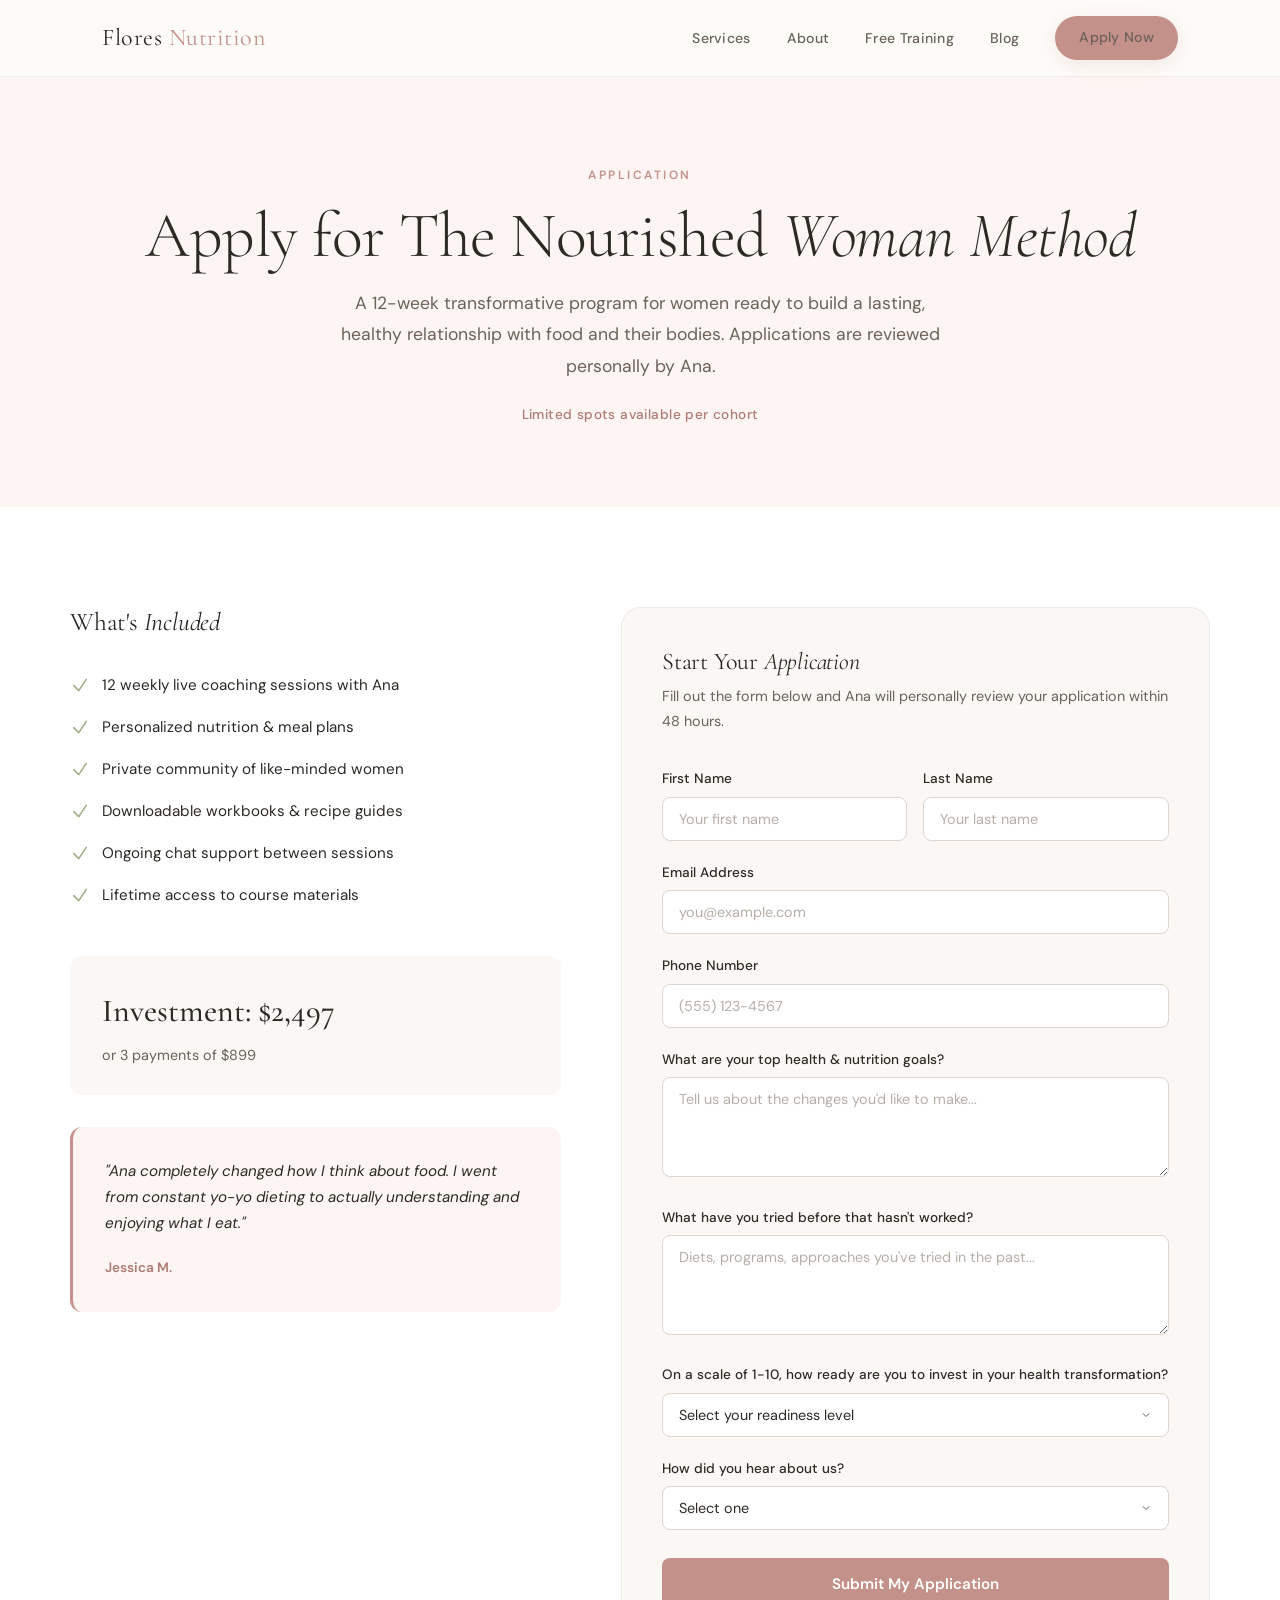
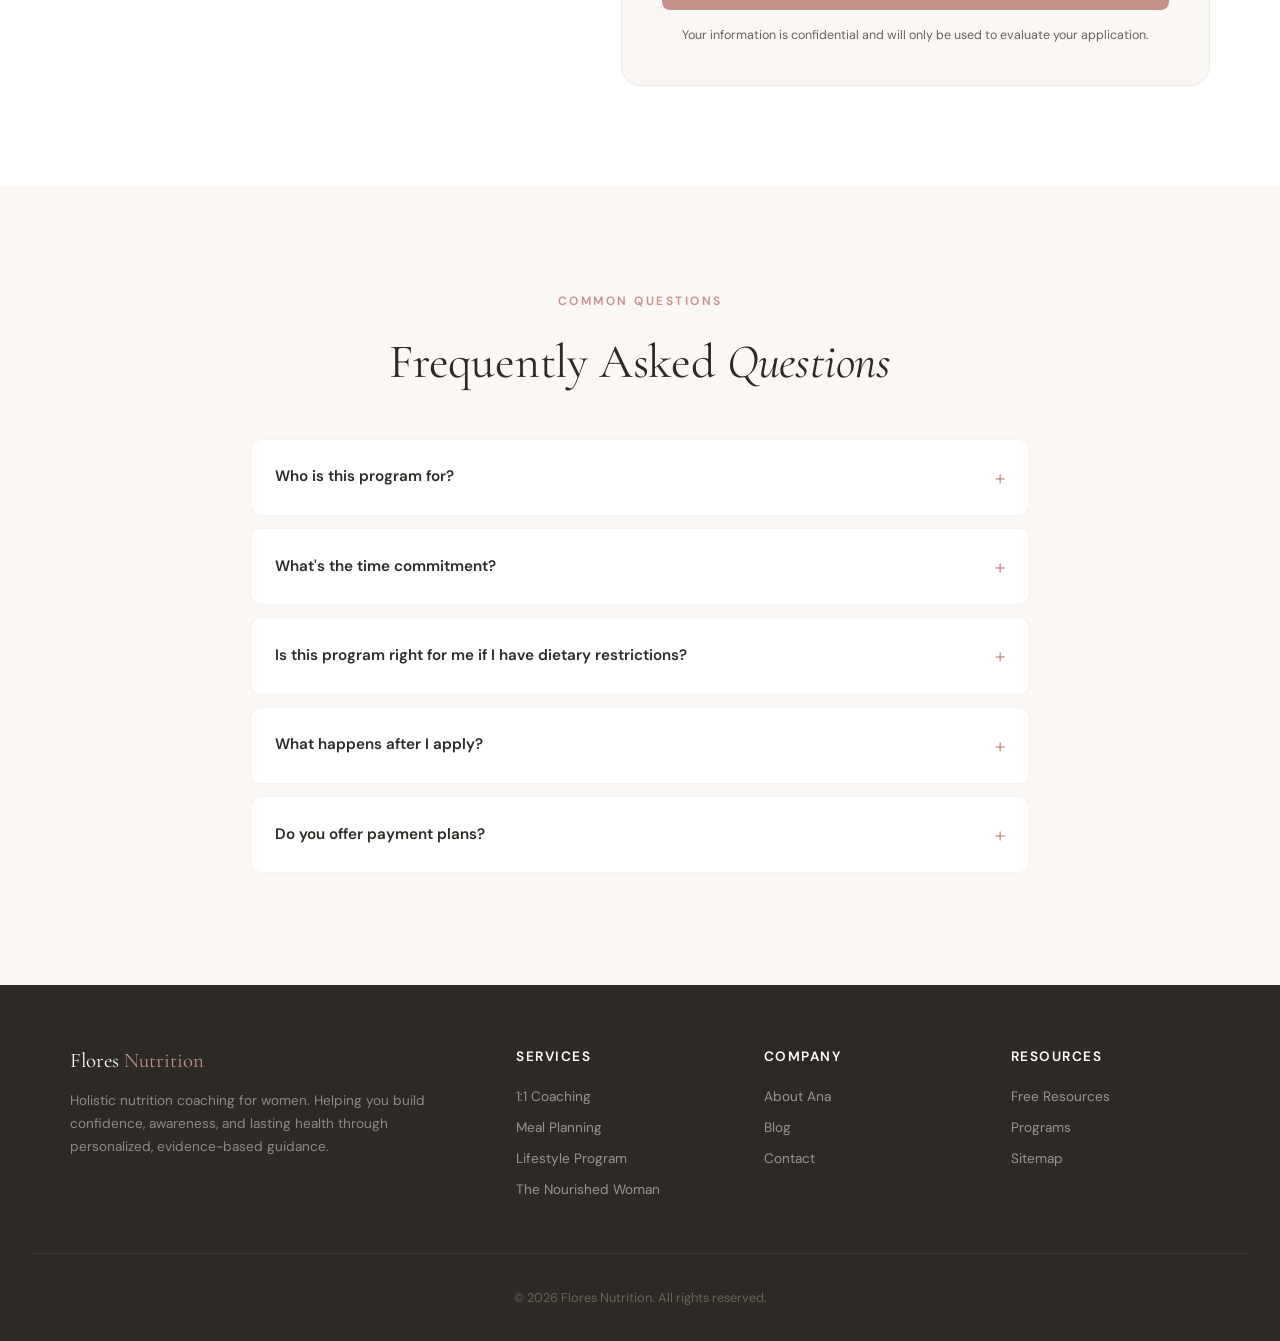
==== apply/index.html @ b2380b6c "Add sales funnel infrastructure: webinar, lead magnet, and application pages - New webinar registrat" ====
<!DOCTYPE html>
<html lang="en">
<head>
    <meta charset="UTF-8">
    <meta name="viewport" content="width=device-width, initial-scale=1.0, viewport-fit=cover">
    <title>Apply — The Nourished Woman Method | Flores Nutrition</title>
    <meta name="description" content="Apply for The Nourished Woman Method, Ana Flores' 12-week holistic nutrition transformation program for women. Limited spots per cohort.">

    <meta property="og:title" content="Apply — The Nourished Woman Method | Flores Nutrition">
    <meta property="og:description" content="Apply for The Nourished Woman Method, a 12-week holistic nutrition transformation program for women.">
    <meta property="og:type" content="website">

    <link rel="preconnect" href="https://fonts.googleapis.com">
    <link rel="preconnect" href="https://fonts.gstatic.com" crossorigin>
    <link href="https://fonts.googleapis.com/css2?family=Cormorant+Garamond:ital,wght@0,300;0,400;0,500;0,600;1,300;1,400&family=DM+Sans:ital,wght@0,400;0,500;0,600;0,700;1,400&display=swap" rel="stylesheet">
    <link rel="stylesheet" href="../css/styles.css">

    <style>
        /* Page Hero */
        .page-hero {
            padding: 160px 2rem 80px;
            background: var(--blush-bg);
            text-align: center;
        }

        .page-hero .section-label { margin-bottom: 1rem; }
        .page-hero h1 { margin-bottom: 1rem; }
        .page-hero p {
            max-width: 600px;
            margin: 0 auto;
            font-size: 1.1rem;
        }

        .page-hero .hero-note {
            display: inline-block;
            margin-top: 1.25rem;
            font-size: 0.85rem;
            color: var(--primary-dark);
            font-weight: 500;
            letter-spacing: 0.03em;
        }

        /* Application Section */
        .apply-section {
            background: white;
            padding: 100px 2rem;
        }

        .apply-grid {
            display: grid;
            grid-template-columns: 1fr 1.2fr;
            gap: 60px;
            align-items: start;
            max-width: 1140px;
            margin: 0 auto;
        }

        /* Left Column — Program Overview */
        .program-overview h2 {
            font-family: var(--font-display);
            font-size: 1.6rem;
            font-weight: 400;
            margin-bottom: 1.75rem;
            color: var(--text);
        }

        .feature-list {
            list-style: none;
            padding: 0;
            margin: 0 0 2.5rem 0;
        }

        .feature-list li {
            display: flex;
            align-items: flex-start;
            gap: 0.75rem;
            padding: 0.6rem 0;
            font-size: 0.95rem;
            color: var(--text);
            line-height: 1.5;
        }

        .feature-list li svg {
            width: 20px;
            height: 20px;
            flex-shrink: 0;
            color: var(--sage);
            margin-top: 1px;
        }

        .investment-block {
            background: var(--cream);
            border-radius: var(--radius-lg);
            padding: 1.75rem 2rem;
            margin-bottom: 2rem;
        }

        .investment-block .price {
            font-family: var(--font-display);
            font-size: 2rem;
            font-weight: 500;
            color: var(--text);
            margin-bottom: 0.25rem;
        }

        .investment-block .price-alt {
            font-size: 0.9rem;
            color: var(--text-muted);
        }

        .testimonial-card {
            background: var(--blush-bg);
            border-radius: var(--radius-lg);
            padding: 2rem;
            border-left: 3px solid var(--primary);
        }

        .testimonial-card blockquote {
            font-style: italic;
            font-size: 0.95rem;
            line-height: 1.7;
            color: var(--text);
            margin: 0 0 1rem 0;
        }

        .testimonial-card cite {
            font-style: normal;
            font-size: 0.85rem;
            font-weight: 600;
            color: var(--primary-dark);
        }

        /* Right Column — Application Form */
        .application-form-wrapper {
            background: var(--cream);
            border-radius: var(--radius-xl);
            padding: 2.5rem;
            border: 1px solid var(--border);
        }

        .application-form-wrapper h2 {
            font-family: var(--font-display);
            font-size: 1.5rem;
            font-weight: 400;
            margin-bottom: 0.5rem;
            color: var(--text);
        }

        .application-form-wrapper .form-intro {
            font-size: 0.9rem;
            color: var(--text-muted);
            margin-bottom: 2rem;
        }

        .form-group {
            margin-bottom: 1.25rem;
        }

        .form-row {
            display: grid;
            grid-template-columns: 1fr 1fr;
            gap: 1rem;
        }

        .form-group label {
            display: block;
            font-size: 0.85rem;
            font-weight: 500;
            color: var(--text);
            margin-bottom: 0.4rem;
        }

        .form-group input,
        .form-group select,
        .form-group textarea {
            width: 100%;
            padding: 0.75rem 1rem;
            font-family: var(--font-body);
            font-size: 0.9rem;
            color: var(--text);
            background: white;
            border: 1px solid #DDD5CF;
            border-radius: 8px;
            outline: none;
            transition: border-color 0.2s ease, box-shadow 0.2s ease;
            -webkit-appearance: none;
            appearance: none;
            box-sizing: border-box;
        }

        .form-group select {
            background-image: url("data:image/svg+xml,%3Csvg xmlns='http://www.w3.org/2000/svg' width='12' height='12' viewBox='0 0 24 24' fill='none' stroke='%236B6259' stroke-width='2' stroke-linecap='round' stroke-linejoin='round'%3E%3Cpath d='m6 9 6 6 6-6'/%3E%3C/svg%3E");
            background-repeat: no-repeat;
            background-position: right 1rem center;
            padding-right: 2.5rem;
        }

        .form-group textarea {
            min-height: 100px;
            resize: vertical;
        }

        .form-group input:focus,
        .form-group select:focus,
        .form-group textarea:focus {
            border-color: var(--primary);
            box-shadow: 0 0 0 3px rgba(196, 144, 138, 0.15);
        }

        .form-group input::placeholder,
        .form-group textarea::placeholder {
            color: #B5AFA8;
        }

        .form-submit-btn {
            width: 100%;
            padding: 1rem 2rem;
            font-family: var(--font-body);
            font-size: 0.95rem;
            font-weight: 600;
            color: white;
            background: var(--primary);
            border: none;
            border-radius: 8px;
            cursor: pointer;
            transition: background-color 0.3s ease, transform 0.15s ease;
            margin-top: 0.5rem;
        }

        .form-submit-btn:hover {
            background: var(--primary-dark);
            transform: translateY(-1px);
        }

        .form-privacy {
            font-size: 0.78rem;
            color: var(--text-muted);
            text-align: center;
            margin-top: 1rem;
            line-height: 1.5;
        }

        /* FAQ Section */
        .faq-section {
            background: var(--cream);
            padding: 100px 2rem;
        }

        .faq-section .section-header {
            text-align: center;
            margin-bottom: 3rem;
        }

        .faq-list {
            max-width: 780px;
            margin: 0 auto;
        }

        .faq-list details {
            background: white;
            border: 1px solid var(--border);
            border-radius: var(--radius-lg);
            margin-bottom: 0.75rem;
            overflow: hidden;
            transition: box-shadow 0.2s ease;
        }

        .faq-list details:hover {
            box-shadow: 0 2px 12px rgba(0, 0, 0, 0.04);
        }

        .faq-list details[open] {
            box-shadow: 0 2px 16px rgba(0, 0, 0, 0.06);
        }

        .faq-list details summary {
            padding: 1.25rem 1.5rem;
            font-family: var(--font-body);
            font-size: 0.95rem;
            font-weight: 600;
            color: var(--text);
            cursor: pointer;
            list-style: none;
            display: flex;
            align-items: center;
            justify-content: space-between;
            gap: 1rem;
            user-select: none;
        }

        .faq-list details summary::-webkit-details-marker {
            display: none;
        }

        .faq-list details summary::after {
            content: '+';
            font-size: 1.3rem;
            font-weight: 300;
            color: var(--primary);
            flex-shrink: 0;
            transition: transform 0.2s ease;
        }

        .faq-list details[open] summary::after {
            content: '\2212';
        }

        .faq-list details .faq-answer {
            padding: 0 1.5rem 1.25rem;
            font-size: 0.9rem;
            line-height: 1.7;
            color: var(--text-muted);
        }

        /* Responsive */
        @media (max-width: 968px) {
            .apply-grid {
                grid-template-columns: 1fr;
                gap: 3rem;
            }

            .program-overview {
                order: 2;
            }

            .application-form-wrapper {
                order: 1;
            }

            .page-hero {
                padding: 140px 1.5rem 60px;
            }

            .page-hero h1 {
                font-size: 2rem;
            }

            .apply-section {
                padding: 60px 1.5rem;
            }

            .faq-section {
                padding: 60px 1.5rem;
            }
        }

        @media (max-width: 480px) {
            .page-hero {
                padding: 130px 1rem 50px;
            }

            .page-hero h1 {
                font-size: 1.65rem;
            }

            .page-hero p {
                font-size: 1rem;
            }

            .apply-section {
                padding: 40px 1rem;
            }

            .application-form-wrapper {
                padding: 1.5rem;
            }

            .form-row {
                grid-template-columns: 1fr;
            }

            .investment-block {
                padding: 1.25rem 1.5rem;
            }

            .testimonial-card {
                padding: 1.5rem;
            }

            .faq-section {
                padding: 40px 1rem;
            }

            .faq-list details summary {
                padding: 1rem 1.25rem;
                font-size: 0.9rem;
            }

            .faq-list details .faq-answer {
                padding: 0 1.25rem 1rem;
            }
        }
    </style>
</head>
<body>

    <!-- Header -->
    <header class="header">
        <div class="container">
            <a href="../index.html" class="logo">Flores <span>Nutrition</span></a>
            <button class="menu-toggle" aria-label="Toggle navigation" aria-expanded="false">
                <span></span><span></span><span></span>
            </button>
            <nav>
                <ul class="nav-links">
                    <li><a href="../services/">Services</a></li>
                    <li><a href="../about.html">About</a></li>
                    <li><a href="../webinar/">Free Training</a></li>
                    <li><a href="../blog/">Blog</a></li>
                    <li><a href="../apply/" class="btn btn-primary btn-sm">Apply Now</a></li>
                </ul>
            </nav>
        </div>
    </header>

    <!-- Hero -->
    <section class="page-hero">
        <span class="section-label">Application</span>
        <h1>Apply for The Nourished <em>Woman Method</em></h1>
        <p>A 12-week transformative program for women ready to build a lasting, healthy relationship with food and their bodies. Applications are reviewed personally by Ana.</p>
        <span class="hero-note">Limited spots available per cohort</span>
    </section>

    <!-- Application Section -->
    <section class="apply-section">
        <div class="apply-grid">

            <!-- Left Column — Program Overview -->
            <div class="program-overview">
                <h2>What's <em>Included</em></h2>

                <ul class="feature-list">
                    <li>
                        <svg xmlns="http://www.w3.org/2000/svg" fill="none" viewBox="0 0 24 24" stroke-width="2" stroke="currentColor"><path stroke-linecap="round" stroke-linejoin="round" d="m4.5 12.75 6 6 9-13.5"/></svg>
                        12 weekly live coaching sessions with Ana
                    </li>
                    <li>
                        <svg xmlns="http://www.w3.org/2000/svg" fill="none" viewBox="0 0 24 24" stroke-width="2" stroke="currentColor"><path stroke-linecap="round" stroke-linejoin="round" d="m4.5 12.75 6 6 9-13.5"/></svg>
                        Personalized nutrition & meal plans
                    </li>
                    <li>
                        <svg xmlns="http://www.w3.org/2000/svg" fill="none" viewBox="0 0 24 24" stroke-width="2" stroke="currentColor"><path stroke-linecap="round" stroke-linejoin="round" d="m4.5 12.75 6 6 9-13.5"/></svg>
                        Private community of like-minded women
                    </li>
                    <li>
                        <svg xmlns="http://www.w3.org/2000/svg" fill="none" viewBox="0 0 24 24" stroke-width="2" stroke="currentColor"><path stroke-linecap="round" stroke-linejoin="round" d="m4.5 12.75 6 6 9-13.5"/></svg>
                        Downloadable workbooks & recipe guides
                    </li>
                    <li>
                        <svg xmlns="http://www.w3.org/2000/svg" fill="none" viewBox="0 0 24 24" stroke-width="2" stroke="currentColor"><path stroke-linecap="round" stroke-linejoin="round" d="m4.5 12.75 6 6 9-13.5"/></svg>
                        Ongoing chat support between sessions
                    </li>
                    <li>
                        <svg xmlns="http://www.w3.org/2000/svg" fill="none" viewBox="0 0 24 24" stroke-width="2" stroke="currentColor"><path stroke-linecap="round" stroke-linejoin="round" d="m4.5 12.75 6 6 9-13.5"/></svg>
                        Lifetime access to course materials
                    </li>
                </ul>

                <div class="investment-block">
                    <div class="price">Investment: $2,497</div>
                    <div class="price-alt">or 3 payments of $899</div>
                </div>

                <div class="testimonial-card">
                    <blockquote>"Ana completely changed how I think about food. I went from constant yo-yo dieting to actually understanding and enjoying what I eat."</blockquote>
                    <cite>Jessica M.</cite>
                </div>
            </div>

            <!-- Right Column — Application Form -->
            <div class="application-form-wrapper">
                <h2>Start Your <em>Application</em></h2>
                <p class="form-intro">Fill out the form below and Ana will personally review your application within 48 hours.</p>

                <form action="#" method="POST">
                    <div class="form-row">
                        <div class="form-group">
                            <label for="first-name">First Name</label>
                            <input type="text" id="first-name" name="first_name" placeholder="Your first name" required>
                        </div>
                        <div class="form-group">
                            <label for="last-name">Last Name</label>
                            <input type="text" id="last-name" name="last_name" placeholder="Your last name" required>
                        </div>
                    </div>

                    <div class="form-group">
                        <label for="email">Email Address</label>
                        <input type="email" id="email" name="email" placeholder="you@example.com" required>
                    </div>

                    <div class="form-group">
                        <label for="phone">Phone Number</label>
                        <input type="tel" id="phone" name="phone" placeholder="(555) 123-4567" required>
                    </div>

                    <div class="form-group">
                        <label for="goals">What are your top health & nutrition goals?</label>
                        <textarea id="goals" name="goals" placeholder="Tell us about the changes you'd like to make..." required></textarea>
                    </div>

                    <div class="form-group">
                        <label for="tried-before">What have you tried before that hasn't worked?</label>
                        <textarea id="tried-before" name="tried_before" placeholder="Diets, programs, approaches you've tried in the past..." required></textarea>
                    </div>

                    <div class="form-group">
                        <label for="readiness">On a scale of 1-10, how ready are you to invest in your health transformation?</label>
                        <select id="readiness" name="readiness" required>
                            <option value="" disabled selected>Select your readiness level</option>
                            <option value="1">1 — Just exploring</option>
                            <option value="2">2</option>
                            <option value="3">3</option>
                            <option value="4">4</option>
                            <option value="5">5 — Somewhat ready</option>
                            <option value="6">6</option>
                            <option value="7">7</option>
                            <option value="8">8</option>
                            <option value="9">9</option>
                            <option value="10">10 — Fully committed</option>
                        </select>
                    </div>

                    <div class="form-group">
                        <label for="referral">How did you hear about us?</label>
                        <select id="referral" name="referral" required>
                            <option value="" disabled selected>Select one</option>
                            <option value="instagram">Instagram</option>
                            <option value="friend">Friend / Referral</option>
                            <option value="google">Google</option>
                            <option value="webinar">Webinar</option>
                            <option value="blog">Blog</option>
                            <option value="other">Other</option>
                        </select>
                    </div>

                    <button type="submit" class="form-submit-btn">Submit My Application</button>

                    <p class="form-privacy">Your information is confidential and will only be used to evaluate your application.</p>
                </form>
            </div>

        </div>
    </section>

    <!-- FAQ Section -->
    <section class="faq-section">
        <div class="container">
            <div class="section-header">
                <span class="section-label">Common Questions</span>
                <h2 class="section-title">Frequently Asked <em>Questions</em></h2>
            </div>

            <div class="faq-list">
                <details>
                    <summary>Who is this program for?</summary>
                    <div class="faq-answer">
                        <p>The Nourished Woman Method is designed for women who want a complete transformation in their relationship with food, body, and daily habits. It's ideal for those who are tired of quick fixes and ready for lasting, meaningful change grounded in science and self-compassion.</p>
                    </div>
                </details>

                <details>
                    <summary>What's the time commitment?</summary>
                    <div class="faq-answer">
                        <p>Plan for 3-4 hours per week: one live coaching session plus implementation of your personalized plan. The program is designed to fit into a busy lifestyle, and Ana will work with you to create a plan that's sustainable for your schedule.</p>
                    </div>
                </details>

                <details>
                    <summary>Is this program right for me if I have dietary restrictions?</summary>
                    <div class="faq-answer">
                        <p>Absolutely. Every plan is fully personalized to your needs, allergies, and preferences. Whether you're vegetarian, gluten-free, dairy-free, or managing a specific condition, Ana will tailor everything to work for you.</p>
                    </div>
                </details>

                <details>
                    <summary>What happens after I apply?</summary>
                    <div class="faq-answer">
                        <p>Ana personally reviews every application. If it's a good fit, you'll be invited to a free 15-minute discovery call to discuss your goals, answer any questions, and make sure the program is the right next step for you.</p>
                    </div>
                </details>

                <details>
                    <summary>Do you offer payment plans?</summary>
                    <div class="faq-answer">
                        <p>Yes, we offer 3 monthly payments of $899 as an alternative to the full $2,497 investment. Payment plan details will be discussed during your discovery call so we can find the option that works best for you.</p>
                    </div>
                </details>
            </div>
        </div>
    </section>

    <!-- Footer -->
    <footer class="footer">
        <div class="footer-grid">
            <div>
                <h4 style="text-transform: none; letter-spacing: 0; font-family: var(--font-display); font-size: 1.3rem; font-weight: 400; margin-bottom: 1rem;">Flores <span style="color: var(--primary);">Nutrition</span></h4>
                <p class="footer-description">Holistic nutrition coaching for women. Helping you build confidence, awareness, and lasting health through personalized, evidence-based guidance.</p>
            </div>
            <div>
                <h4>Services</h4>
                <a href="../services/">1:1 Coaching</a>
                <a href="../services/">Meal Planning</a>
                <a href="../services/">Lifestyle Program</a>
                <a href="../index.html#course">The Nourished Woman</a>
            </div>
            <div>
                <h4>Company</h4>
                <a href="../about.html">About Ana</a>
                <a href="../blog/">Blog</a>
                <a href="../index.html#contact">Contact</a>
            </div>
            <div>
                <h4>Resources</h4>
                <a href="../blog/">Free Resources</a>
                <a href="../index.html#course">Programs</a>
                <a href="../sitemap.xml">Sitemap</a>
            </div>
        </div>
        <div class="footer-bottom">
            <p>&copy; 2026 Flores Nutrition. All rights reserved.</p>
        </div>
    </footer>

    <script>
    const toggle = document.querySelector('.menu-toggle');
    const nav = document.querySelector('.nav-links');
    if (toggle && nav) {
        toggle.addEventListener('click', () => {
            const expanded = toggle.getAttribute('aria-expanded') === 'true';
            toggle.setAttribute('aria-expanded', !expanded);
            nav.classList.toggle('active');
        });
    }
    </script>
</body>
</html>
---- css/styles.css ----
/* ==========================================================================
   Flores Nutrition — Design System
   Holistic Health & Nutrition for Women
   Minimalist · Earth Tones · Modern
   ========================================================================== */

/* ---------- Reset ---------- */
*, *::before, *::after { box-sizing: border-box; margin: 0; padding: 0; }

/* ---------- Design Tokens ---------- */
:root {
    /* Brand Colors — Dusty Rose + Earth Tones */
    --primary: #C4908A;               /* Dusty rose — CTAs, accents */
    --primary-dark: #B07A74;          /* Deeper rose — hover states */
    --primary-light: rgba(196, 144, 138, 0.1); /* Tinted backgrounds */
    --primary-glow: rgba(196, 144, 138, 0.25);

    /* Earth Tone Accents */
    --sage: #A3B18A;                  /* Sage green — nature accent */
    --sage-light: rgba(163, 177, 138, 0.1);
    --sand: #D4C5B9;                  /* Warm sand */
    --terra: #C9A98C;                 /* Terracotta warmth */
    --cream: #FAF7F4;                 /* Warm cream */
    --blush-bg: #FDF5F3;             /* Lightest blush */

    /* Neutrals */
    --secondary: #2D2A26;            /* Warm near-black — headings */
    --text: #2D2A26;                 /* Body text */
    --text-muted: #6B6259;           /* Secondary text */
    --text-light: #908880;           /* Light text */
    --background: #FDFBF9;           /* Warm off-white page bg */
    --surface: #ffffff;              /* Card backgrounds */
    --border: rgba(45, 42, 38, 0.06);
    --border-warm: rgba(196, 144, 138, 0.15);

    /* Functional */
    --success: #A3B18A;
    --warning: #D4A574;
    --error: #C4706A;

    /* Dark Section */
    --dark-bg: #2D2A26;
    --dark-text: #ffffff;

    /* Typography */
    --font-display: 'Cormorant Garamond', 'Georgia', serif;
    --font-body: 'DM Sans', -apple-system, BlinkMacSystemFont, sans-serif;

    /* Spacing */
    --section-padding: 7rem 2rem;
    --container-max: 1140px;
    --space-xs: 0.25rem;
    --space-sm: 0.5rem;
    --space-md: 1rem;
    --space-lg: 1.5rem;
    --space-xl: 2rem;
    --space-2xl: 3rem;
    --space-3xl: 4rem;
    --space-4xl: 6rem;

    /* Border Radius */
    --radius-sm: 4px;
    --radius-md: 8px;
    --radius-lg: 12px;
    --radius-xl: 20px;
    --radius-full: 50px;
    --radius-circle: 50%;

    /* Shadows */
    --shadow-sm: 0 1px 3px rgba(45, 42, 38, 0.04);
    --shadow-md: 0 4px 16px rgba(45, 42, 38, 0.06);
    --shadow-lg: 0 8px 32px rgba(45, 42, 38, 0.08);
    --shadow-xl: 0 20px 60px rgba(45, 42, 38, 0.1);
    --shadow-rose: 0 4px 20px rgba(196, 144, 138, 0.2);

    /* Transitions */
    --transition-fast: 0.15s ease;
    --transition-base: 0.3s ease;
    --transition-slow: 0.5s ease;
    --transition-smooth: 0.3s cubic-bezier(0.4, 0, 0.2, 1);
}

/* ---------- Base ---------- */
html {
    scroll-behavior: smooth;
    -webkit-text-size-adjust: 100%;
}

body {
    font-family: var(--font-body);
    font-size: 1rem;
    line-height: 1.7;
    color: var(--text);
    background: var(--background);
    -webkit-font-smoothing: antialiased;
    -moz-osx-font-smoothing: grayscale;
}

img { max-width: 100%; height: auto; display: block; }

/* Image containers */
.img-cover {
    width: 100%;
    height: 100%;
    object-fit: cover;
}

.img-rounded {
    border-radius: var(--radius-xl);
}

.img-rounded-lg {
    border-radius: var(--radius-lg);
}
a { text-decoration: none; color: inherit; }

/* ---------- Typography ---------- */
h1, h2, h3, h4 {
    font-family: var(--font-display);
    color: var(--secondary);
    line-height: 1.15;
    font-weight: 400;
    letter-spacing: -0.2px;
}

h1 {
    font-size: clamp(2.5rem, 5.5vw, 4rem);
    font-weight: 300;
    letter-spacing: -0.5px;
    line-height: 1.1;
}

h2 {
    font-size: clamp(2rem, 4vw, 3rem);
    font-weight: 400;
}

h3 {
    font-size: clamp(1.3rem, 2.5vw, 1.6rem);
    font-weight: 500;
}

h4 {
    font-size: 1.1rem;
    font-weight: 600;
    font-family: var(--font-body);
    letter-spacing: 0;
}

p {
    color: var(--text-muted);
    line-height: 1.8;
}

/* Italic emphasis for display font */
.italic { font-style: italic; }
.serif { font-family: var(--font-display); }

/* ---------- Layout ---------- */
.container {
    max-width: var(--container-max);
    margin: 0 auto;
    padding: 0 2rem;
}

section {
    padding: var(--section-padding);
}

/* ---------- Header ---------- */
.header {
    position: fixed;
    top: 0;
    left: 0;
    right: 0;
    z-index: 1000;
    background: rgba(253, 251, 249, 0.92);
    backdrop-filter: blur(16px);
    -webkit-backdrop-filter: blur(16px);
    border-bottom: 1px solid var(--border);
    transition: var(--transition-base);
}

.header .container {
    display: flex;
    align-items: center;
    justify-content: space-between;
    height: 76px;
}

.logo {
    font-family: var(--font-display);
    font-size: 1.5rem;
    font-weight: 400;
    color: var(--secondary);
    letter-spacing: 0.5px;
}

.logo span {
    color: var(--primary);
}

.nav-links {
    display: flex;
    align-items: center;
    gap: 2.25rem;
    list-style: none;
}

.nav-links a {
    font-size: 0.88rem;
    font-weight: 500;
    color: var(--text-muted);
    transition: color var(--transition-fast);
    letter-spacing: 0.3px;
}

.nav-links a:hover { color: var(--primary); }

/* Mobile Menu Toggle */
.menu-toggle {
    display: none;
    background: none;
    border: none;
    cursor: pointer;
    padding: 8px;
}

.menu-toggle span {
    display: block;
    width: 22px;
    height: 1.5px;
    background: var(--secondary);
    margin: 5px 0;
    transition: var(--transition-base);
    border-radius: 2px;
}

/* ---------- Buttons ---------- */
.btn {
    display: inline-flex;
    align-items: center;
    justify-content: center;
    gap: 8px;
    padding: 14px 32px;
    font-family: var(--font-body);
    font-size: 0.9rem;
    font-weight: 500;
    border: none;
    border-radius: var(--radius-full);
    cursor: pointer;
    transition: all var(--transition-base);
    text-decoration: none;
    letter-spacing: 0.3px;
}

.btn-primary {
    background: var(--primary);
    color: white;
    box-shadow: var(--shadow-rose);
}

.btn-primary:hover {
    background: var(--primary-dark);
    transform: translateY(-2px);
    box-shadow: 0 8px 28px rgba(196, 144, 138, 0.35);
}

.btn-secondary {
    background: transparent;
    color: var(--secondary);
    border: 1.5px solid var(--border-warm);
    border-radius: var(--radius-full);
}

.btn-secondary:hover {
    border-color: var(--primary);
    color: var(--primary);
    background: var(--primary-light);
}

.btn-outline-white {
    background: transparent;
    color: white;
    border: 1.5px solid rgba(255, 255, 255, 0.3);
    border-radius: var(--radius-full);
}

.btn-outline-white:hover {
    background: rgba(255, 255, 255, 0.1);
    border-color: rgba(255, 255, 255, 0.5);
}

.btn-sm {
    padding: 10px 24px;
    font-size: 0.85rem;
}

.btn-lg {
    padding: 18px 40px;
    font-size: 0.95rem;
}

/* ---------- Cards ---------- */
.card {
    background: var(--surface);
    border-radius: var(--radius-lg);
    padding: 2rem;
    border: 1px solid var(--border);
    box-shadow: var(--shadow-sm);
    transition: all var(--transition-base);
}

.card:hover {
    transform: translateY(-4px);
    box-shadow: var(--shadow-lg);
}

/* ---------- Section Labels ---------- */
.section-label {
    display: inline-block;
    font-size: 0.75rem;
    font-weight: 600;
    text-transform: uppercase;
    letter-spacing: 2.5px;
    color: var(--primary);
    margin-bottom: var(--space-lg);
    font-family: var(--font-body);
}

.section-title {
    margin-bottom: var(--space-lg);
}

.section-subtitle {
    font-size: 1.1rem;
    color: var(--text-muted);
    max-width: 580px;
    line-height: 1.8;
}

/* ---------- Dividers ---------- */
.divider {
    width: 48px;
    height: 1px;
    background: var(--primary);
    margin: 1.5rem 0;
    opacity: 0.4;
}

.divider-center {
    margin-left: auto;
    margin-right: auto;
}

/* ---------- Trust Strip ---------- */
.trust-strip {
    display: flex;
    justify-content: center;
    flex-wrap: wrap;
    gap: 2.5rem;
    padding: 1.25rem 2rem;
    background: var(--blush-bg);
    border-top: 1px solid var(--border);
    border-bottom: 1px solid var(--border);
}

.trust-item {
    display: flex;
    align-items: center;
    gap: 8px;
    font-size: 0.82rem;
    font-weight: 500;
    color: var(--text-muted);
    letter-spacing: 0.3px;
}

.trust-item svg {
    width: 18px;
    height: 18px;
    color: var(--primary);
    flex-shrink: 0;
}

/* ---------- Footer ---------- */
.footer {
    background: var(--dark-bg);
    color: rgba(255, 255, 255, 0.6);
    padding: 4rem 2rem 2rem;
}

.footer-grid {
    display: grid;
    grid-template-columns: 2fr 1fr 1fr 1fr;
    gap: 3rem;
    max-width: var(--container-max);
    margin: 0 auto;
}

.footer h4 {
    color: var(--dark-text);
    font-size: 0.85rem;
    margin-bottom: 1rem;
    text-transform: uppercase;
    letter-spacing: 1.5px;
    font-family: var(--font-body);
}

.footer a {
    display: block;
    color: rgba(255, 255, 255, 0.5);
    font-size: 0.85rem;
    padding: 4px 0;
    transition: color var(--transition-fast);
}

.footer a:hover { color: var(--primary); }

.footer-bottom {
    text-align: center;
    padding-top: 2rem;
    margin-top: 3rem;
    border-top: 1px solid rgba(255, 255, 255, 0.08);
    font-size: 0.8rem;
}

.footer-description {
    font-size: 0.85rem;
    line-height: 1.7;
    color: rgba(255, 255, 255, 0.45);
}

/* ---------- Footer Email Capture ---------- */
.footer-email-capture {
    margin-top: 1.25rem;
}

.footer-email-capture p {
    font-size: 0.82rem;
    color: rgba(255, 255, 255, 0.5);
    margin-bottom: 0.75rem;
}

.footer-email-form {
    display: flex;
    gap: 0.5rem;
}

.footer-email-form input {
    flex: 1;
    padding: 10px 16px;
    border: 1px solid rgba(255, 255, 255, 0.12);
    border-radius: var(--radius-full);
    background: rgba(255, 255, 255, 0.06);
    color: white;
    font-family: var(--font-body);
    font-size: 0.82rem;
    outline: none;
    transition: border-color var(--transition-fast);
}

.footer-email-form input:focus {
    border-color: var(--primary);
}

.footer-email-form input::placeholder {
    color: rgba(255, 255, 255, 0.3);
}

.footer-email-form button {
    padding: 10px 20px;
    background: var(--primary);
    color: white;
    border: none;
    border-radius: var(--radius-full);
    font-family: var(--font-body);
    font-size: 0.82rem;
    font-weight: 500;
    cursor: pointer;
    transition: background var(--transition-fast);
    white-space: nowrap;
}

.footer-email-form button:hover {
    background: var(--primary-dark);
}

@media (max-width: 480px) {
    .footer-email-form {
        flex-direction: column;
    }
}

/* ---------- Animations ---------- */
@keyframes fadeSlideUp {
    from { opacity: 0; transform: translateY(24px); }
    to   { opacity: 1; transform: translateY(0); }
}

@keyframes fadeIn {
    from { opacity: 0; }
    to   { opacity: 1; }
}

@keyframes float {
    0%, 100% { transform: translateY(0); }
    50%      { transform: translateY(-6px); }
}

@keyframes gentlePulse {
    0%, 100% { opacity: 0.4; }
    50%      { opacity: 0.7; }
}

/* ---------- Responsive ---------- */

/* Tablet */
@media (max-width: 968px) {
    .menu-toggle { display: block; }

    .nav-links {
        display: none;
        position: absolute;
        top: 76px;
        left: 0;
        right: 0;
        background: rgba(253, 251, 249, 0.98);
        backdrop-filter: blur(16px);
        -webkit-backdrop-filter: blur(16px);
        flex-direction: column;
        padding: 1.5rem 2rem;
        border-bottom: 1px solid var(--border);
        box-shadow: var(--shadow-lg);
    }

    .nav-links.active { display: flex; }

    .footer-grid {
        grid-template-columns: 1fr 1fr;
    }
}

/* Small Tablet */
@media (max-width: 768px) {
    section { padding: 4.5rem 1.5rem; }

    .trust-strip {
        gap: 1.25rem;
        padding: 1rem;
    }

    .footer-grid {
        grid-template-columns: 1fr;
        gap: 2rem;
    }
}

/* Mobile */
@media (max-width: 480px) {
    section { padding: 3.5rem 1rem; }

    .btn {
        width: 100%;
        justify-content: center;
    }
}

/* Reduced Motion */
@media (prefers-reduced-motion: reduce) {
    *, *::before, *::after {
        animation-duration: 0.01ms !important;
        animation-iteration-count: 1 !important;
        transition-duration: 0.01ms !important;
    }
    html { scroll-behavior: auto; }
}

/* ---------- Utility Classes ---------- */
.text-center { text-align: center; }
.mx-auto { margin-left: auto; margin-right: auto; }
.grid-2 { display: grid; grid-template-columns: repeat(2, 1fr); gap: 2rem; }
.grid-3 { display: grid; grid-template-columns: repeat(3, 1fr); gap: 2rem; }
.grid-4 { display: grid; grid-template-columns: repeat(4, 1fr); gap: 2rem; }
.flex-center { display: flex; align-items: center; justify-content: center; }
.gap-sm { gap: 0.5rem; }
.gap-md { gap: 1rem; }
.gap-lg { gap: 2rem; }

@media (max-width: 768px) {
    .grid-2, .grid-3, .grid-4 {
        grid-template-columns: 1fr;
    }
}
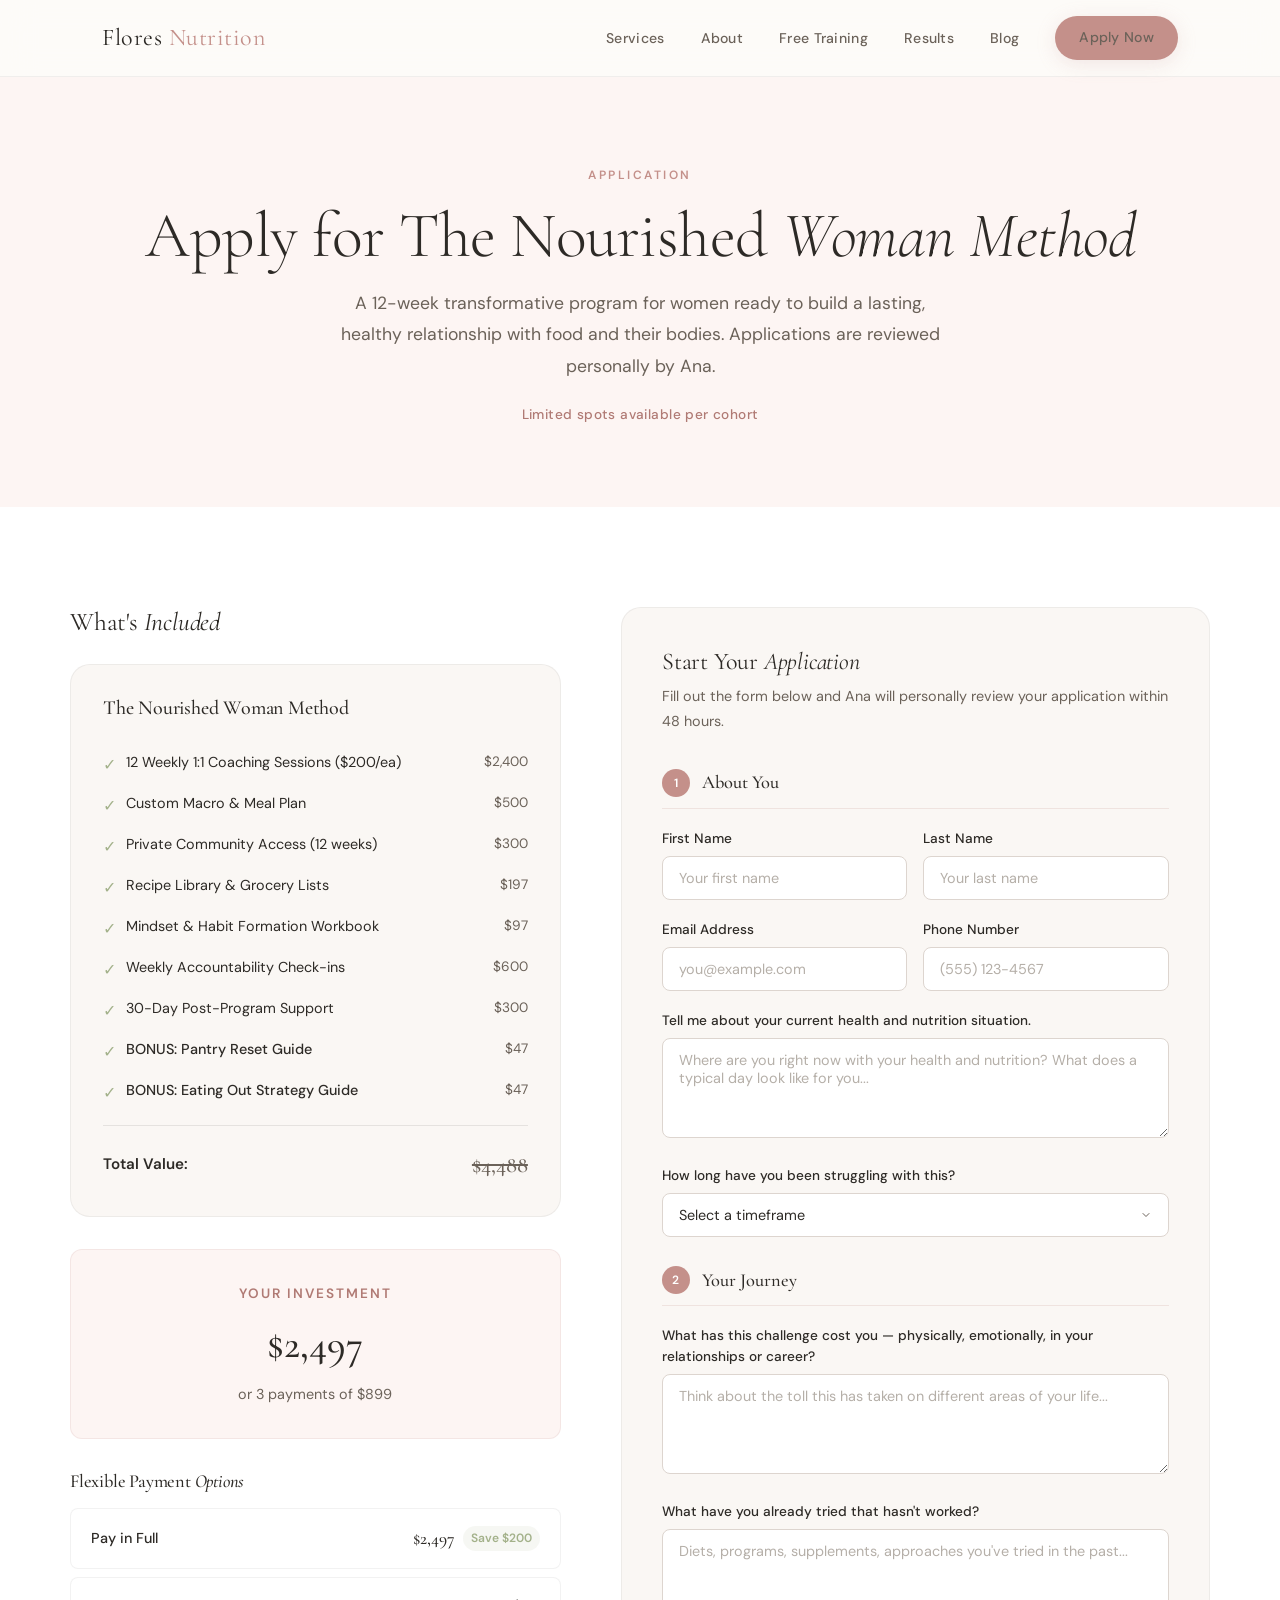
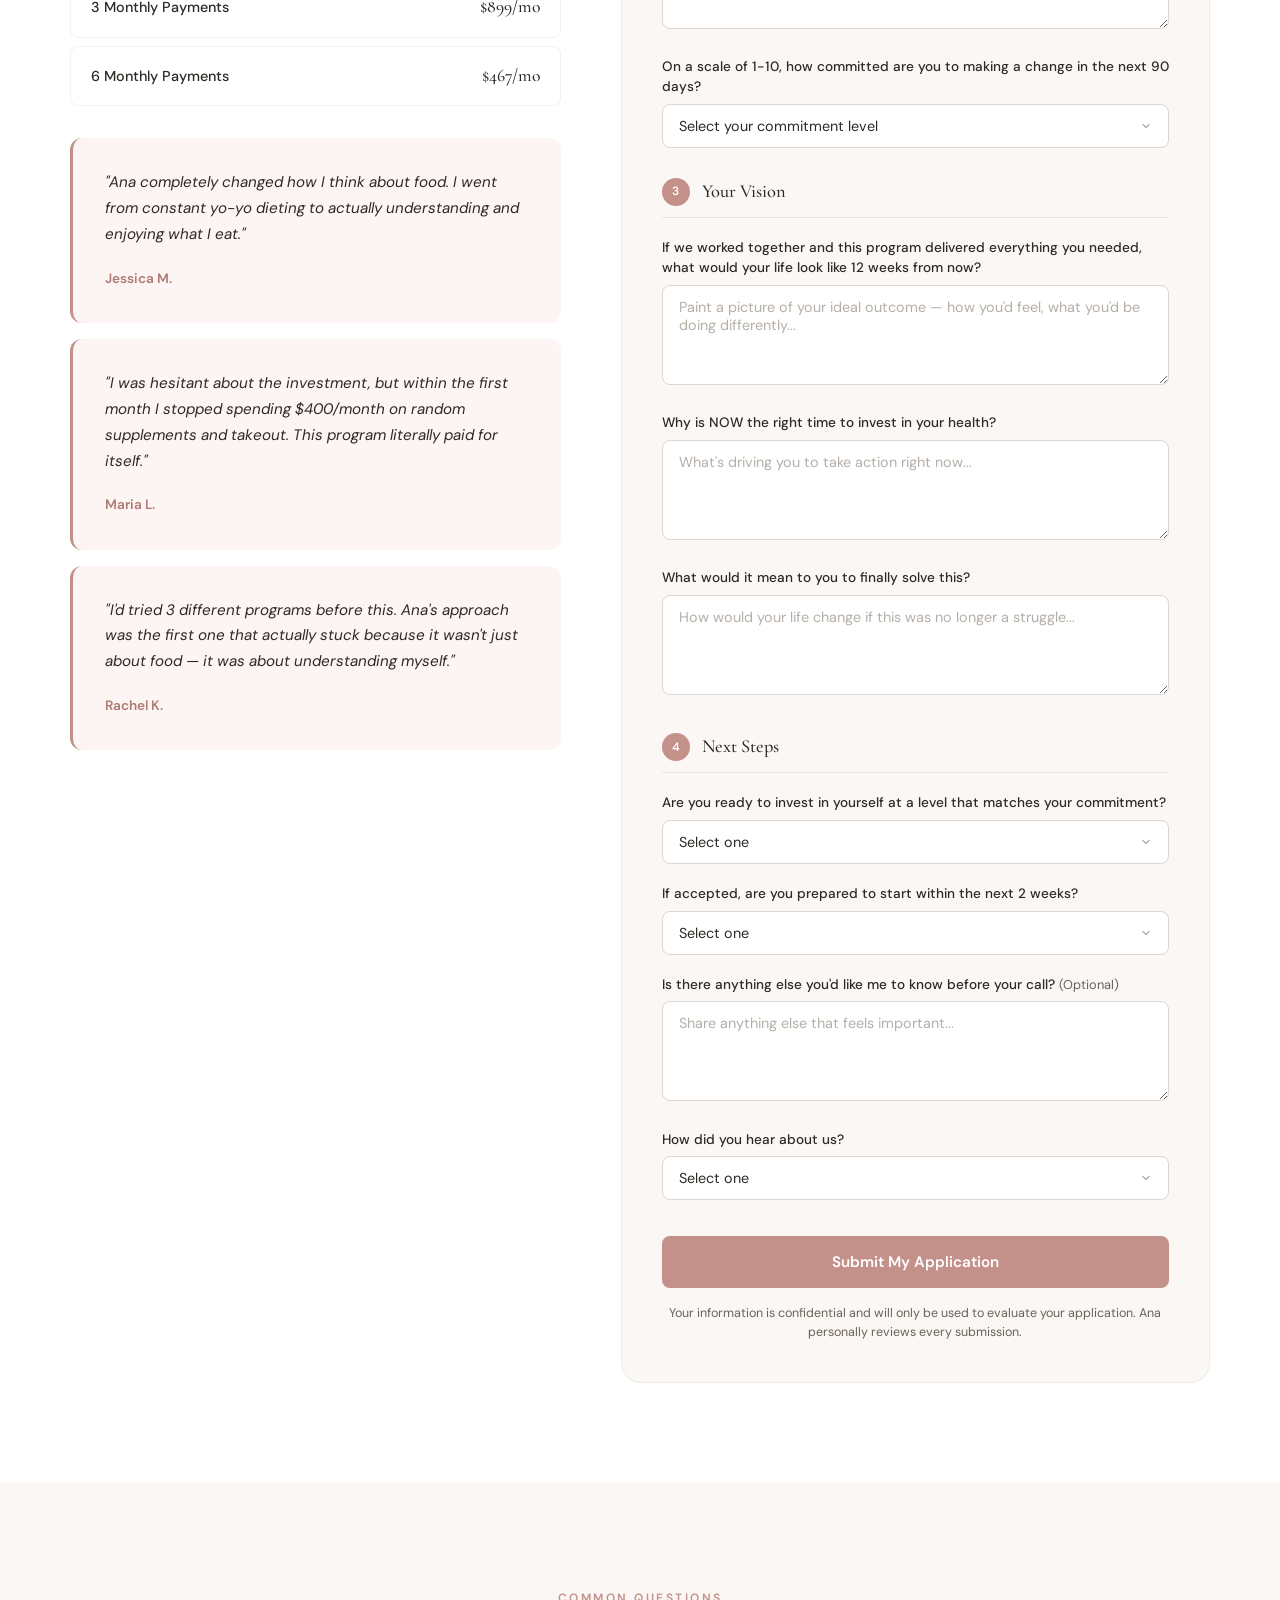
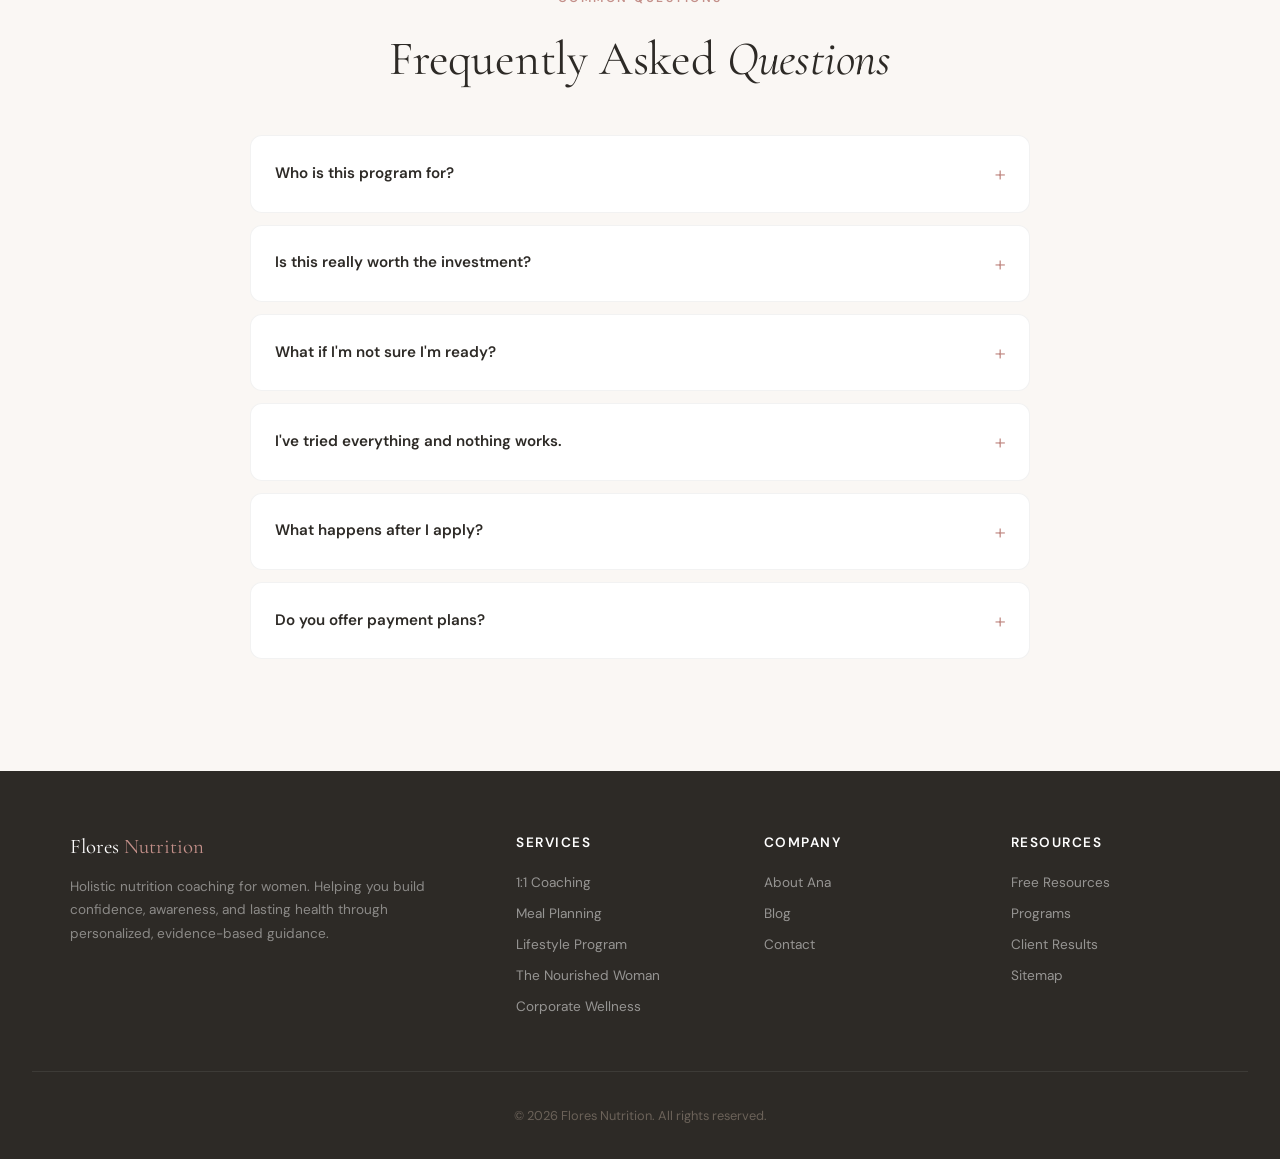
==== commit ca200e0f: "Implement business plan: conversion optimization, new pages, and site-wide nav updates - Overhaul ap" ====
--- a/apply/index.html
+++ b/apply/index.html
@@ -9,6 +9,13 @@
     <meta property="og:title" content="Apply — The Nourished Woman Method | Flores Nutrition">
     <meta property="og:description" content="Apply for The Nourished Woman Method, a 12-week holistic nutrition transformation program for women.">
     <meta property="og:type" content="website">
+    <meta property="og:url" content="https://deme-cyber11.github.io/flores-nutrition/apply/">
+    <meta property="og:image" content="https://images.unsplash.com/photo-1571019613454-1cb2f99b2d8b?auto=format&fit=crop&w=1200&h=630&q=80">
+
+    <meta name="twitter:card" content="summary_large_image">
+    <meta name="twitter:title" content="Apply — The Nourished Woman Method | Flores Nutrition">
+    <meta name="twitter:description" content="Apply for The Nourished Woman Method, a 12-week holistic nutrition transformation program for women.">
+    <meta name="twitter:image" content="https://images.unsplash.com/photo-1571019613454-1cb2f99b2d8b?auto=format&fit=crop&w=1200&h=630&q=80">
 
     <link rel="preconnect" href="https://fonts.googleapis.com">
     <link rel="preconnect" href="https://fonts.gstatic.com" crossorigin>
@@ -55,7 +62,7 @@
             margin: 0 auto;
         }
 
-        /* Left Column — Program Overview */
+        /* Left Column — Program Overview / Value Stack */
         .program-overview h2 {
             font-family: var(--font-display);
             font-size: 1.6rem;
@@ -64,40 +71,109 @@
             color: var(--text);
         }
 
-        .feature-list {
-            list-style: none;
-            padding: 0;
-            margin: 0 0 2.5rem 0;
-        }
-
-        .feature-list li {
+        /* Value Stack Card */
+        .value-stack-card {
+            background: var(--cream);
+            border-radius: var(--radius-xl);
+            padding: 2rem;
+            margin-bottom: 2rem;
+            border: 1px solid var(--border);
+        }
+
+        .value-stack-card h3 {
+            font-family: var(--font-display);
+            font-size: 1.25rem;
+            font-weight: 500;
+            margin-bottom: 1.5rem;
+            color: var(--text);
+        }
+
+        .value-line {
             display: flex;
             align-items: flex-start;
-            gap: 0.75rem;
-            padding: 0.6rem 0;
+            justify-content: space-between;
+            padding: 0.5rem 0;
+            font-size: 0.9rem;
+            color: var(--text);
+            line-height: 1.5;
+        }
+
+        .value-line .value-item {
+            display: flex;
+            align-items: flex-start;
+            gap: 0.6rem;
+            flex: 1;
+        }
+
+        .value-line .value-check {
+            color: var(--sage);
+            flex-shrink: 0;
+            font-size: 1rem;
+            margin-top: 1px;
+        }
+
+        .value-line .value-amount {
+            color: var(--text-muted);
+            font-size: 0.85rem;
+            white-space: nowrap;
+            margin-left: 1rem;
+            min-width: 55px;
+            text-align: right;
+        }
+
+        .value-line.bonus .value-item {
+            font-weight: 500;
+        }
+
+        .value-divider {
+            border: none;
+            border-top: 1px solid rgba(45, 42, 38, 0.1);
+            margin: 0.75rem 0;
+        }
+
+        .value-total {
+            display: flex;
+            justify-content: space-between;
+            align-items: center;
+            padding-top: 0.5rem;
+        }
+
+        .value-total-label {
             font-size: 0.95rem;
-            color: var(--text);
-            line-height: 1.5;
-        }
-
-        .feature-list li svg {
-            width: 20px;
-            height: 20px;
-            flex-shrink: 0;
-            color: var(--sage);
-            margin-top: 1px;
-        }
-
+            font-weight: 600;
+            color: var(--text);
+        }
+
+        .value-total-amount {
+            font-family: var(--font-display);
+            font-size: 1.4rem;
+            font-weight: 500;
+            color: var(--text-muted);
+            text-decoration: line-through;
+        }
+
+        /* Investment Block */
         .investment-block {
-            background: var(--cream);
+            background: var(--blush-bg);
             border-radius: var(--radius-lg);
-            padding: 1.75rem 2rem;
+            padding: 2rem;
             margin-bottom: 2rem;
+            text-align: center;
+            border: 1px solid var(--border-warm);
+        }
+
+        .investment-block .investment-label {
+            font-size: 0.85rem;
+            font-weight: 600;
+            text-transform: uppercase;
+            letter-spacing: 2px;
+            color: var(--primary-dark);
+            margin-bottom: 0.25rem;
         }
 
         .investment-block .price {
             font-family: var(--font-display);
-            font-size: 2rem;
+            font-size: 2.5rem;
             font-weight: 500;
             color: var(--text);
             margin-bottom: 0.25rem;
@@ -108,11 +184,71 @@
             color: var(--text-muted);
         }
 
+        /* Payment Plans */
+        .payment-plans {
+            margin-bottom: 2rem;
+        }
+
+        .payment-plans h3 {
+            font-family: var(--font-display);
+            font-size: 1.15rem;
+            font-weight: 500;
+            margin-bottom: 1rem;
+            color: var(--text);
+        }
+
+        .payment-option {
+            display: flex;
+            align-items: center;
+            justify-content: space-between;
+            padding: 0.9rem 1.25rem;
+            background: white;
+            border: 1px solid var(--border);
+            border-radius: var(--radius-md);
+            margin-bottom: 0.5rem;
+            transition: border-color 0.2s ease, box-shadow 0.2s ease;
+        }
+
+        .payment-option:hover {
+            border-color: var(--primary);
+            box-shadow: 0 2px 8px rgba(196, 144, 138, 0.1);
+        }
+
+        .payment-option .plan-name {
+            font-size: 0.9rem;
+            font-weight: 500;
+            color: var(--text);
+        }
+
+        .payment-option .plan-price {
+            font-family: var(--font-display);
+            font-size: 1.1rem;
+            font-weight: 500;
+            color: var(--text);
+        }
+
+        .payment-option .plan-savings {
+            font-size: 0.75rem;
+            color: var(--sage);
+            font-weight: 600;
+            background: var(--sage-light);
+            padding: 2px 8px;
+            border-radius: var(--radius-full);
+            margin-left: 0.5rem;
+        }
+
+        .payment-option .plan-details {
+            display: flex;
+            align-items: center;
+        }
+
+        /* Testimonials */
         .testimonial-card {
             background: var(--blush-bg);
             border-radius: var(--radius-lg);
             padding: 2rem;
             border-left: 3px solid var(--primary);
+            margin-bottom: 1rem;
         }
 
         .testimonial-card blockquote {
@@ -152,6 +288,41 @@
             margin-bottom: 2rem;
         }
 
+        /* Form Section Headers */
+        .form-section {
+            margin-bottom: 1.75rem;
+        }
+
+        .form-section-header {
+            display: flex;
+            align-items: center;
+            gap: 0.75rem;
+            margin-bottom: 1.25rem;
+            padding-bottom: 0.6rem;
+            border-bottom: 1px solid rgba(196, 144, 138, 0.2);
+        }
+
+        .form-section-number {
+            width: 28px;
+            height: 28px;
+            display: flex;
+            align-items: center;
+            justify-content: center;
+            background: var(--primary);
+            color: white;
+            border-radius: var(--radius-circle);
+            font-size: 0.75rem;
+            font-weight: 600;
+            flex-shrink: 0;
+        }
+
+        .form-section-title {
+            font-family: var(--font-display);
+            font-size: 1.15rem;
+            font-weight: 500;
+            color: var(--text);
+        }
+
         .form-group {
             margin-bottom: 1.25rem;
         }
@@ -168,6 +339,13 @@
             font-weight: 500;
             color: var(--text);
             margin-bottom: 0.4rem;
+            line-height: 1.5;
+        }
+
+        .form-group .label-optional {
+            font-weight: 400;
+            color: var(--text-muted);
+            font-size: 0.8rem;
         }
 
         .form-group input,
@@ -369,8 +547,35 @@
                 grid-template-columns: 1fr;
             }
 
+            .value-stack-card {
+                padding: 1.5rem;
+            }
+
+            .value-line {
+                font-size: 0.82rem;
+            }
+
+            .value-line .value-amount {
+                font-size: 0.8rem;
+            }
+
             .investment-block {
-                padding: 1.25rem 1.5rem;
+                padding: 1.5rem;
+            }
+
+            .investment-block .price {
+                font-size: 2rem;
+            }
+
+            .payment-option {
+                flex-direction: column;
+                align-items: flex-start;
+                gap: 0.25rem;
+                padding: 0.75rem 1rem;
+            }
+
+            .payment-option .plan-details {
+                flex-wrap: wrap;
             }
 
             .testimonial-card {
@@ -388,6 +593,14 @@
 
             .faq-list details .faq-answer {
                 padding: 0 1.25rem 1rem;
+            }
+
+            .form-section-header {
+                gap: 0.5rem;
+            }
+
+            .form-section-title {
+                font-size: 1.05rem;
             }
         }
     </style>
@@ -406,6 +619,7 @@
                     <li><a href="../services/">Services</a></li>
                     <li><a href="../about.html">About</a></li>
                     <li><a href="../webinar/">Free Training</a></li>
+                    <li><a href="../results/">Results</a></li>
                     <li><a href="../blog/">Blog</a></li>
                     <li><a href="../apply/" class="btn btn-primary btn-sm">Apply Now</a></li>
                 </ul>
@@ -425,46 +639,143 @@
     <section class="apply-section">
         <div class="apply-grid">
 
-            <!-- Left Column — Program Overview -->
+            <!-- Left Column — Value Stack & Social Proof -->
             <div class="program-overview">
                 <h2>What's <em>Included</em></h2>
 
-                <ul class="feature-list">
-                    <li>
-                        <svg xmlns="http://www.w3.org/2000/svg" fill="none" viewBox="0 0 24 24" stroke-width="2" stroke="currentColor"><path stroke-linecap="round" stroke-linejoin="round" d="m4.5 12.75 6 6 9-13.5"/></svg>
-                        12 weekly live coaching sessions with Ana
-                    </li>
-                    <li>
-                        <svg xmlns="http://www.w3.org/2000/svg" fill="none" viewBox="0 0 24 24" stroke-width="2" stroke="currentColor"><path stroke-linecap="round" stroke-linejoin="round" d="m4.5 12.75 6 6 9-13.5"/></svg>
-                        Personalized nutrition & meal plans
-                    </li>
-                    <li>
-                        <svg xmlns="http://www.w3.org/2000/svg" fill="none" viewBox="0 0 24 24" stroke-width="2" stroke="currentColor"><path stroke-linecap="round" stroke-linejoin="round" d="m4.5 12.75 6 6 9-13.5"/></svg>
-                        Private community of like-minded women
-                    </li>
-                    <li>
-                        <svg xmlns="http://www.w3.org/2000/svg" fill="none" viewBox="0 0 24 24" stroke-width="2" stroke="currentColor"><path stroke-linecap="round" stroke-linejoin="round" d="m4.5 12.75 6 6 9-13.5"/></svg>
-                        Downloadable workbooks & recipe guides
-                    </li>
-                    <li>
-                        <svg xmlns="http://www.w3.org/2000/svg" fill="none" viewBox="0 0 24 24" stroke-width="2" stroke="currentColor"><path stroke-linecap="round" stroke-linejoin="round" d="m4.5 12.75 6 6 9-13.5"/></svg>
-                        Ongoing chat support between sessions
-                    </li>
-                    <li>
-                        <svg xmlns="http://www.w3.org/2000/svg" fill="none" viewBox="0 0 24 24" stroke-width="2" stroke="currentColor"><path stroke-linecap="round" stroke-linejoin="round" d="m4.5 12.75 6 6 9-13.5"/></svg>
-                        Lifetime access to course materials
-                    </li>
-                </ul>
-
+                <!-- Value Stack Card -->
+                <div class="value-stack-card">
+                    <h3>The Nourished Woman Method</h3>
+
+                    <div class="value-line">
+                        <span class="value-item">
+                            <span class="value-check">&#10003;</span>
+                            12 Weekly 1:1 Coaching Sessions ($200/ea)
+                        </span>
+                        <span class="value-amount">$2,400</span>
+                    </div>
+
+                    <div class="value-line">
+                        <span class="value-item">
+                            <span class="value-check">&#10003;</span>
+                            Custom Macro &amp; Meal Plan
+                        </span>
+                        <span class="value-amount">$500</span>
+                    </div>
+
+                    <div class="value-line">
+                        <span class="value-item">
+                            <span class="value-check">&#10003;</span>
+                            Private Community Access (12 weeks)
+                        </span>
+                        <span class="value-amount">$300</span>
+                    </div>
+
+                    <div class="value-line">
+                        <span class="value-item">
+                            <span class="value-check">&#10003;</span>
+                            Recipe Library &amp; Grocery Lists
+                        </span>
+                        <span class="value-amount">$197</span>
+                    </div>
+
+                    <div class="value-line">
+                        <span class="value-item">
+                            <span class="value-check">&#10003;</span>
+                            Mindset &amp; Habit Formation Workbook
+                        </span>
+                        <span class="value-amount">$97</span>
+                    </div>
+
+                    <div class="value-line">
+                        <span class="value-item">
+                            <span class="value-check">&#10003;</span>
+                            Weekly Accountability Check-ins
+                        </span>
+                        <span class="value-amount">$600</span>
+                    </div>
+
+                    <div class="value-line">
+                        <span class="value-item">
+                            <span class="value-check">&#10003;</span>
+                            30-Day Post-Program Support
+                        </span>
+                        <span class="value-amount">$300</span>
+                    </div>
+
+                    <div class="value-line bonus">
+                        <span class="value-item">
+                            <span class="value-check">&#10003;</span>
+                            BONUS: Pantry Reset Guide
+                        </span>
+                        <span class="value-amount">$47</span>
+                    </div>
+
+                    <div class="value-line bonus">
+                        <span class="value-item">
+                            <span class="value-check">&#10003;</span>
+                            BONUS: Eating Out Strategy Guide
+                        </span>
+                        <span class="value-amount">$47</span>
+                    </div>
+
+                    <hr class="value-divider">
+
+                    <div class="value-total">
+                        <span class="value-total-label">Total Value:</span>
+                        <span class="value-total-amount">$4,488</span>
+                    </div>
+                </div>
+
+                <!-- Investment Block -->
                 <div class="investment-block">
-                    <div class="price">Investment: $2,497</div>
+                    <div class="investment-label">Your Investment</div>
+                    <div class="price">$2,497</div>
                     <div class="price-alt">or 3 payments of $899</div>
                 </div>
 
+                <!-- Payment Plans -->
+                <div class="payment-plans">
+                    <h3>Flexible Payment <em>Options</em></h3>
+
+                    <div class="payment-option">
+                        <span class="plan-name">Pay in Full</span>
+                        <span class="plan-details">
+                            <span class="plan-price">$2,497</span>
+                            <span class="plan-savings">Save $200</span>
+                        </span>
+                    </div>
+
+                    <div class="payment-option">
+                        <span class="plan-name">3 Monthly Payments</span>
+                        <span class="plan-details">
+                            <span class="plan-price">$899/mo</span>
+                        </span>
+                    </div>
+
+                    <div class="payment-option">
+                        <span class="plan-name">6 Monthly Payments</span>
+                        <span class="plan-details">
+                            <span class="plan-price">$467/mo</span>
+                        </span>
+                    </div>
+                </div>
+
+                <!-- Testimonials -->
                 <div class="testimonial-card">
                     <blockquote>"Ana completely changed how I think about food. I went from constant yo-yo dieting to actually understanding and enjoying what I eat."</blockquote>
                     <cite>Jessica M.</cite>
                 </div>
+
+                <div class="testimonial-card">
+                    <blockquote>"I was hesitant about the investment, but within the first month I stopped spending $400/month on random supplements and takeout. This program literally paid for itself."</blockquote>
+                    <cite>Maria L.</cite>
+                </div>
+
+                <div class="testimonial-card">
+                    <blockquote>"I'd tried 3 different programs before this. Ana's approach was the first one that actually stuck because it wasn't just about food — it was about understanding myself."</blockquote>
+                    <cite>Rachel K.</cite>
+                </div>
             </div>
 
             <!-- Right Column — Application Form -->
@@ -473,70 +784,161 @@
                 <p class="form-intro">Fill out the form below and Ana will personally review your application within 48 hours.</p>
 
                 <form action="#" method="POST">
-                    <div class="form-row">
-                        <div class="form-group">
-                            <label for="first-name">First Name</label>
-                            <input type="text" id="first-name" name="first_name" placeholder="Your first name" required>
-                        </div>
-                        <div class="form-group">
-                            <label for="last-name">Last Name</label>
-                            <input type="text" id="last-name" name="last_name" placeholder="Your last name" required>
-                        </div>
-                    </div>
-
-                    <div class="form-group">
-                        <label for="email">Email Address</label>
-                        <input type="email" id="email" name="email" placeholder="you@example.com" required>
-                    </div>
-
-                    <div class="form-group">
-                        <label for="phone">Phone Number</label>
-                        <input type="tel" id="phone" name="phone" placeholder="(555) 123-4567" required>
-                    </div>
-
-                    <div class="form-group">
-                        <label for="goals">What are your top health & nutrition goals?</label>
-                        <textarea id="goals" name="goals" placeholder="Tell us about the changes you'd like to make..." required></textarea>
-                    </div>
-
-                    <div class="form-group">
-                        <label for="tried-before">What have you tried before that hasn't worked?</label>
-                        <textarea id="tried-before" name="tried_before" placeholder="Diets, programs, approaches you've tried in the past..." required></textarea>
-                    </div>
-
-                    <div class="form-group">
-                        <label for="readiness">On a scale of 1-10, how ready are you to invest in your health transformation?</label>
-                        <select id="readiness" name="readiness" required>
-                            <option value="" disabled selected>Select your readiness level</option>
-                            <option value="1">1 — Just exploring</option>
-                            <option value="2">2</option>
-                            <option value="3">3</option>
-                            <option value="4">4</option>
-                            <option value="5">5 — Somewhat ready</option>
-                            <option value="6">6</option>
-                            <option value="7">7</option>
-                            <option value="8">8</option>
-                            <option value="9">9</option>
-                            <option value="10">10 — Fully committed</option>
-                        </select>
-                    </div>
-
-                    <div class="form-group">
-                        <label for="referral">How did you hear about us?</label>
-                        <select id="referral" name="referral" required>
-                            <option value="" disabled selected>Select one</option>
-                            <option value="instagram">Instagram</option>
-                            <option value="friend">Friend / Referral</option>
-                            <option value="google">Google</option>
-                            <option value="webinar">Webinar</option>
-                            <option value="blog">Blog</option>
-                            <option value="other">Other</option>
-                        </select>
+
+                    <!-- Section 1: About You -->
+                    <div class="form-section">
+                        <div class="form-section-header">
+                            <span class="form-section-number">1</span>
+                            <span class="form-section-title">About You</span>
+                        </div>
+
+                        <div class="form-row">
+                            <div class="form-group">
+                                <label for="first-name">First Name</label>
+                                <input type="text" id="first-name" name="first_name" placeholder="Your first name" required>
+                            </div>
+                            <div class="form-group">
+                                <label for="last-name">Last Name</label>
+                                <input type="text" id="last-name" name="last_name" placeholder="Your last name" required>
+                            </div>
+                        </div>
+
+                        <div class="form-row">
+                            <div class="form-group">
+                                <label for="email">Email Address</label>
+                                <input type="email" id="email" name="email" placeholder="you@example.com" required>
+                            </div>
+                            <div class="form-group">
+                                <label for="phone">Phone Number</label>
+                                <input type="tel" id="phone" name="phone" placeholder="(555) 123-4567" required>
+                            </div>
+                        </div>
+
+                        <div class="form-group">
+                            <label for="current-situation">Tell me about your current health and nutrition situation.</label>
+                            <textarea id="current-situation" name="current_situation" placeholder="Where are you right now with your health and nutrition? What does a typical day look like for you..." required></textarea>
+                        </div>
+
+                        <div class="form-group">
+                            <label for="struggle-duration">How long have you been struggling with this?</label>
+                            <select id="struggle-duration" name="struggle_duration" required>
+                                <option value="" disabled selected>Select a timeframe</option>
+                                <option value="less-than-6-months">Less than 6 months</option>
+                                <option value="6-12-months">6-12 months</option>
+                                <option value="1-2-years">1-2 years</option>
+                                <option value="3-5-years">3-5 years</option>
+                                <option value="5-plus-years">5+ years</option>
+                            </select>
+                        </div>
+                    </div>
+
+                    <!-- Section 2: Your Journey -->
+                    <div class="form-section">
+                        <div class="form-section-header">
+                            <span class="form-section-number">2</span>
+                            <span class="form-section-title">Your Journey</span>
+                        </div>
+
+                        <div class="form-group">
+                            <label for="challenge-cost">What has this challenge cost you — physically, emotionally, in your relationships or career?</label>
+                            <textarea id="challenge-cost" name="challenge_cost" placeholder="Think about the toll this has taken on different areas of your life..." required></textarea>
+                        </div>
+
+                        <div class="form-group">
+                            <label for="tried-before">What have you already tried that hasn't worked?</label>
+                            <textarea id="tried-before" name="tried_before" placeholder="Diets, programs, supplements, approaches you've tried in the past..." required></textarea>
+                        </div>
+
+                        <div class="form-group">
+                            <label for="commitment-level">On a scale of 1-10, how committed are you to making a change in the next 90 days?</label>
+                            <select id="commitment-level" name="commitment_level" required>
+                                <option value="" disabled selected>Select your commitment level</option>
+                                <option value="1">1 — Just exploring</option>
+                                <option value="2">2</option>
+                                <option value="3">3</option>
+                                <option value="4">4</option>
+                                <option value="5">5 — Somewhat committed</option>
+                                <option value="6">6</option>
+                                <option value="7">7</option>
+                                <option value="8">8</option>
+                                <option value="9">9</option>
+                                <option value="10">10 — Fully committed</option>
+                            </select>
+                        </div>
+                    </div>
+
+                    <!-- Section 3: Your Vision -->
+                    <div class="form-section">
+                        <div class="form-section-header">
+                            <span class="form-section-number">3</span>
+                            <span class="form-section-title">Your Vision</span>
+                        </div>
+
+                        <div class="form-group">
+                            <label for="future-vision">If we worked together and this program delivered everything you needed, what would your life look like 12 weeks from now?</label>
+                            <textarea id="future-vision" name="future_vision" placeholder="Paint a picture of your ideal outcome — how you'd feel, what you'd be doing differently..." required></textarea>
+                        </div>
+
+                        <div class="form-group">
+                            <label for="why-now">Why is NOW the right time to invest in your health?</label>
+                            <textarea id="why-now" name="why_now" placeholder="What's driving you to take action right now..." required></textarea>
+                        </div>
+
+                        <div class="form-group">
+                            <label for="meaning">What would it mean to you to finally solve this?</label>
+                            <textarea id="meaning" name="meaning" placeholder="How would your life change if this was no longer a struggle..." required></textarea>
+                        </div>
+                    </div>
+
+                    <!-- Section 4: Next Steps -->
+                    <div class="form-section">
+                        <div class="form-section-header">
+                            <span class="form-section-number">4</span>
+                            <span class="form-section-title">Next Steps</span>
+                        </div>
+
+                        <div class="form-group">
+                            <label for="invest-ready">Are you ready to invest in yourself at a level that matches your commitment?</label>
+                            <select id="invest-ready" name="invest_ready" required>
+                                <option value="" disabled selected>Select one</option>
+                                <option value="yes-absolutely">Yes, absolutely</option>
+                                <option value="exploring">I'm exploring my options</option>
+                                <option value="need-to-think">I need to think about it</option>
+                            </select>
+                        </div>
+
+                        <div class="form-group">
+                            <label for="start-timeline">If accepted, are you prepared to start within the next 2 weeks?</label>
+                            <select id="start-timeline" name="start_timeline" required>
+                                <option value="" disabled selected>Select one</option>
+                                <option value="yes">Yes</option>
+                                <option value="possibly">Possibly</option>
+                                <option value="need-more-time">I need more time</option>
+                            </select>
+                        </div>
+
+                        <div class="form-group">
+                            <label for="anything-else">Is there anything else you'd like me to know before your call? <span class="label-optional">(Optional)</span></label>
+                            <textarea id="anything-else" name="anything_else" placeholder="Share anything else that feels important..."></textarea>
+                        </div>
+
+                        <div class="form-group">
+                            <label for="referral">How did you hear about us?</label>
+                            <select id="referral" name="referral" required>
+                                <option value="" disabled selected>Select one</option>
+                                <option value="instagram">Instagram</option>
+                                <option value="friend">Friend / Referral</option>
+                                <option value="google">Google</option>
+                                <option value="webinar">Webinar</option>
+                                <option value="blog">Blog</option>
+                                <option value="other">Other</option>
+                            </select>
+                        </div>
                     </div>
 
                     <button type="submit" class="form-submit-btn">Submit My Application</button>
 
-                    <p class="form-privacy">Your information is confidential and will only be used to evaluate your application.</p>
+                    <p class="form-privacy">Your information is confidential and will only be used to evaluate your application. Ana personally reviews every submission.</p>
                 </form>
             </div>
 
@@ -560,30 +962,37 @@
                 </details>
 
                 <details>
-                    <summary>What's the time commitment?</summary>
+                    <summary>Is this really worth the investment?</summary>
                     <div class="faq-answer">
-                        <p>Plan for 3-4 hours per week: one live coaching session plus implementation of your personalized plan. The program is designed to fit into a busy lifestyle, and Ana will work with you to create a plan that's sustainable for your schedule.</p>
+                        <p>Most of our clients had already spent $3,000-$5,000 on diets, supplements, and programs that didn't get them lasting results before finding us. The Nourished Woman Method is designed to be the last program you'll ever need — a comprehensive transformation that addresses the root causes, not just the symptoms. At $29.73 per day, it's less than most women spend on takeout and coffee.</p>
                     </div>
                 </details>
 
                 <details>
-                    <summary>Is this program right for me if I have dietary restrictions?</summary>
+                    <summary>What if I'm not sure I'm ready?</summary>
                     <div class="faq-answer">
-                        <p>Absolutely. Every plan is fully personalized to your needs, allergies, and preferences. Whether you're vegetarian, gluten-free, dairy-free, or managing a specific condition, Ana will tailor everything to work for you.</p>
+                        <p>The women who get the best results are the ones who decide to start before they feel "ready." Waiting for the "perfect time" usually means waiting forever. If you're here reading this, something is already telling you it's time for a change.</p>
+                    </div>
+                </details>
+
+                <details>
+                    <summary>I've tried everything and nothing works.</summary>
+                    <div class="faq-answer">
+                        <p>That's exactly why this program is different. Most of our clients are smart, capable women who've tried everything. What they needed wasn't more information — it was the right guidance, accountability, and a holistic approach that addresses mindset alongside nutrition.</p>
                     </div>
                 </details>
 
                 <details>
                     <summary>What happens after I apply?</summary>
                     <div class="faq-answer">
-                        <p>Ana personally reviews every application. If it's a good fit, you'll be invited to a free 15-minute discovery call to discuss your goals, answer any questions, and make sure the program is the right next step for you.</p>
+                        <p>Ana personally reviews every application. If it's a good fit, you'll be invited to a free 15-minute discovery call to discuss your goals, answer any questions, and make sure the program is the right next step for you. You'll also receive a detailed program overview email so you can review everything before your call.</p>
                     </div>
                 </details>
 
                 <details>
                     <summary>Do you offer payment plans?</summary>
                     <div class="faq-answer">
-                        <p>Yes, we offer 3 monthly payments of $899 as an alternative to the full $2,497 investment. Payment plan details will be discussed during your discovery call so we can find the option that works best for you.</p>
+                        <p>Yes, we offer flexible payment options to make the program accessible. You can pay in full for $2,497 (and save $200), choose 3 monthly payments of $899, or 6 monthly payments of $467. Payment plan details will be discussed during your discovery call so we can find the option that works best for you.</p>
                     </div>
                 </details>
             </div>
@@ -603,6 +1012,7 @@
                 <a href="../services/">Meal Planning</a>
                 <a href="../services/">Lifestyle Program</a>
                 <a href="../index.html#course">The Nourished Woman</a>
+                <a href="../corporate/">Corporate Wellness</a>
             </div>
             <div>
                 <h4>Company</h4>
@@ -614,6 +1024,7 @@
                 <h4>Resources</h4>
                 <a href="../blog/">Free Resources</a>
                 <a href="../index.html#course">Programs</a>
+                <a href="../results/">Client Results</a>
                 <a href="../sitemap.xml">Sitemap</a>
             </div>
         </div>
